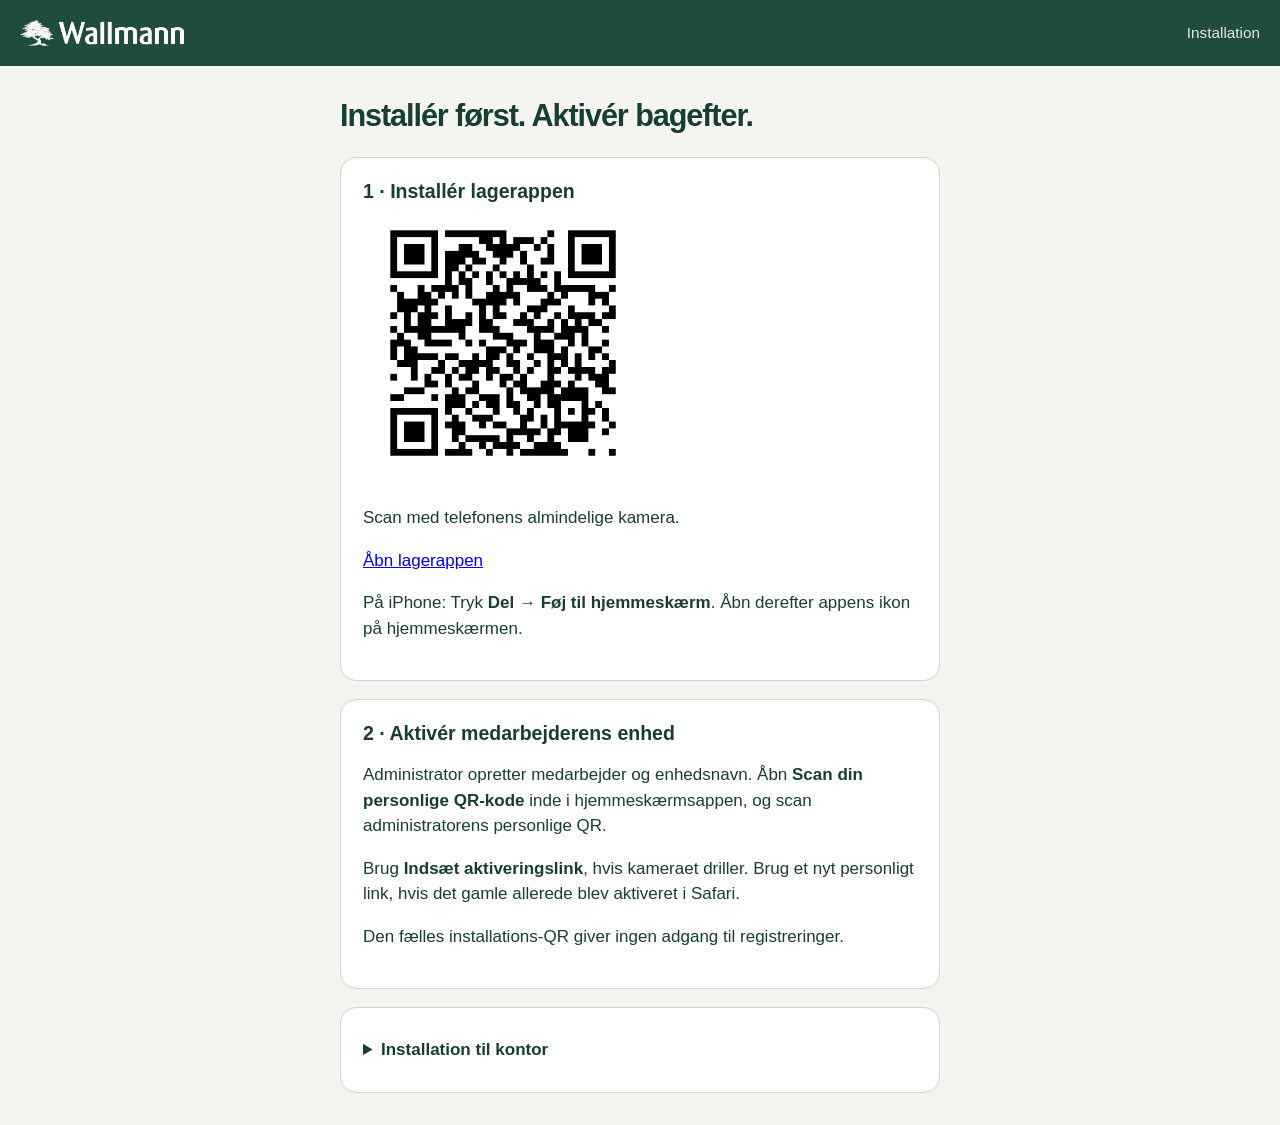
==== install.html @ 1ec60bbc "Improve mobile packing form, add branded icons and in-app QR activation" ====
<!doctype html><html lang="da"><head><meta charset="utf-8"><meta name="viewport" content="width=device-width,initial-scale=1"><title>Installér lagerappen · Wallmann</title><link rel="stylesheet" href="style.css"></head><body><header><img src="wallmann-logo.png" alt="Wallmann"><span>Installation</span></header><main><h1>Installér først. Aktivér bagefter.</h1><section class="card"><h2>1 · Installér lagerappen</h2><img src="master-qr.gif" width="280" height="280" style="max-width:100%;height:auto" alt="Fælles installations-QR til lagerappen"><p>Scan med telefonens almindelige kamera.</p><p><a href="./">Åbn lagerappen</a></p><p>På iPhone: Tryk <strong>Del → Føj til hjemmeskærm</strong>. Åbn derefter appens ikon på hjemmeskærmen.</p></section><section class="card"><h2>2 · Aktivér medarbejderens enhed</h2><p>Administrator opretter medarbejder og enhedsnavn. Åbn <strong>Scan din personlige QR-kode</strong> inde i hjemmeskærmsappen, og scan administratorens personlige QR.</p><p>Brug <strong>Indsæt aktiveringslink</strong>, hvis kameraet driller. Brug et nyt personligt link, hvis det gamle allerede blev aktiveret i Safari.</p><p>Den fælles installations-QR giver ingen adgang til registreringer.</p></section><details class="card"><summary>Installation til kontor</summary><img src="office-qr.gif" width="280" height="280" style="max-width:100%;height:auto" alt="Fælles installations-QR til kontorappen"><p><a href="office.html">Åbn kontorappen</a>. På PC kan det personlige link åbnes direkte og aktiveres med knappen.</p></details></main></body></html>
---- style.css ----
:root{font-family:Arial,Helvetica,sans-serif;color:#173e33;background:#f4f5f0;font-size:17px;--green:#204c3b;--line:#cdd8cc}*{box-sizing:border-box}body{margin:0;padding-bottom:env(safe-area-inset-bottom)}header{display:flex;align-items:center;justify-content:space-between;padding:22px max(20px,calc((100vw - 1440px)/2));border-bottom:1px solid var(--line);background:white}header img{width:190px;max-width:55vw}header span{color:#68796f}main{max-width:640px;margin:32px auto;padding:0 20px}body[data-role=office] main{max-width:1480px}h1{font-size:1.8rem;letter-spacing:-.035em;margin:0 0 24px}h2{font-size:1.15rem;margin:0}p{line-height:1.5}button,input,select{font:inherit}button,.secondary{min-height:48px;border:1px solid var(--line);border-radius:12px;padding:12px 18px;background:white;color:var(--green);font-weight:600;cursor:pointer;text-align:center}button:disabled{opacity:.55;cursor:wait}.primary{background:var(--green);color:white;border-color:var(--green)}input,select{width:100%;min-height:50px;border:1px solid #b9cabc;border-radius:10px;padding:12px;background:white;color:#173e33;margin-top:7px}input:focus,button:focus-visible,select:focus{outline:3px solid #8ba474;outline-offset:2px}label{display:block;font-weight:600;margin-bottom:20px}.muted,small{color:#65766c;font-weight:400}.card{background:white;border:1px solid var(--line);border-radius:16px;padding:22px;margin-bottom:18px}.row{display:flex;align-items:center;gap:12px;justify-content:space-between}.row>*{min-width:0}.fields{display:grid;grid-template-columns:repeat(3,1fr);gap:12px;margin-top:20px}.fields label{font-size:.9rem;margin-bottom:8px}.fields .weight{grid-column:1/-1}.weight input{max-width:180px}.full{width:100%;margin-top:12px}.danger{color:#9c352b;background:transparent;border-color:transparent}.notice{background:#eaf0e3;padding:14px 18px;border-radius:12px;margin:14px 0;line-height:1.5}.error{background:#fff0ec;color:#943b2d}.totals{margin:16px 0;color:#526b5f}.photos{display:grid;grid-template-columns:repeat(auto-fill,minmax(100px,1fr));gap:12px;margin:16px 0}.photos img{width:100%;height:110px;object-fit:cover;border-radius:10px}.photos button{padding:0;overflow:hidden}.photos figure{margin:0}.photos figure button{width:100%;font-size:.85rem;padding:6px}.photo-placeholder{height:110px;display:grid;place-items:center;background:#eef1eb;border-radius:10px;font-size:.8rem}.order{margin-bottom:20px}.order .meta{font-size:.9rem;color:#64766c}.order h2{font-size:1.25rem}.parcel-line{padding:12px 0;border-bottom:1px solid #edf0e9}.actions{display:flex;gap:10px;flex-wrap:wrap;margin-top:16px}.search{display:flex;gap:12px;margin-bottom:24px}.search input{margin:0;flex:1}.search button{flex:none}.pill{font-size:.85rem;padding:6px 10px;border-radius:20px;background:#edf2e7}.queue-item{border-top:1px solid var(--line);padding:14px 20px;max-width:1440px;margin:auto}.queue-item button{min-height:36px;padding:6px 10px;font-size:.85rem}#queue{background:#e9eee4}dialog{border:0;border-radius:18px;padding:24px;max-width:720px;width:calc(100% - 24px);max-height:94dvh;color:#173e33}dialog::backdrop{background:#102b24b3}#camera{background:#112f25;color:white;padding:18px}#camera video{display:block;width:100%;max-height:47dvh;border-radius:12px;object-fit:contain;background:#112f25;margin:16px 0}#camera video:not([src]){min-height:0}#cameraHelp:empty{display:none}.camera-head,.viewer-head{display:flex;align-items:center;justify-content:space-between;gap:12px}.camera-actions{display:flex;flex-wrap:wrap;align-items:center;justify-content:center;gap:12px;position:sticky;bottom:-18px;background:#112f25;padding:12px 0}.camera-actions label{margin:0}.camera-actions .primary{background:#fff;color:#173e33;width:100%}.shutter{border-radius:50%;width:85px;height:85px;background:#fff;color:#173e33;border:5px solid #b0c6b8;padding:8px}.fallback{font-size:.85rem;font-weight:400;text-decoration:underline;cursor:pointer;width:100%;text-align:center;color:#d8e4d8;padding:8px}#viewer{background:#f4f5f0}#fullPhoto{display:block;width:100%;height:68dvh;object-fit:contain;margin:16px 0}#viewer .row button{flex:1}details{margin-top:14px}summary{cursor:pointer;font-weight:600;padding:10px 0}[hidden]{display:none!important}.empty{padding:35px;text-align:center}.activation{margin-top:12vh}.caption{font-size:.85rem;color:#65766c}footer{padding:24px;font-size:.8rem;text-align:center;color:#65766c}@media(min-width:900px){.office-grid{display:grid;grid-template-columns:1fr 1fr;gap:22px;align-items:start}.order{margin:0}.order .photos{grid-template-columns:repeat(4,1fr)}}@media(max-width:420px){header{padding:18px}header img{width:165px}main{margin-top:24px;padding:0 14px}.card{padding:16px}.fields{gap:8px}button{padding:12px}.row h2{font-size:1rem}}@media(prefers-reduced-motion:no-preference){button{transition:background .15s}}
.update-banner{position:sticky;bottom:0;z-index:20;background:#fff;border-top:1px solid var(--line);padding:12px 20px calc(12px + env(safe-area-inset-bottom));text-align:center;box-shadow:0 -3px 18px #173e3310}.update-banner button{max-width:640px;width:100%}.update-banner p{margin:8px auto 0;max-width:640px;font-size:.9rem}.update-banner p:empty{display:none}

.activation details{margin-top:22px}.activation summary{cursor:pointer;padding:12px 0}.activation textarea{width:100%;box-sizing:border-box;font:inherit;padding:12px;border:1px solid #bdcdbf;border-radius:10px;margin:10px 0;overflow-wrap:anywhere}#qrScanner{max-width:560px}#qrScanner video{display:block;width:100%;max-height:60vh;object-fit:contain;background:#122d25;border-radius:14px}#qrScanner h2{margin:0}#activationMessage{overflow-wrap:anywhere}

/* Consistent, spacious packing form on phones and desktops. */
header{background:#204c3b;border-bottom:0;padding-top:20px;padding-bottom:20px}header span{color:#e1eae4;font-size:.9rem}header img{width:164px}
body[data-role=warehouse] main{max-width:680px}#packing{margin-top:28px}#packing>label{margin-bottom:26px}#packing>.muted{font-size:.88rem;margin:0 0 22px}.parcel-card{padding:22px;margin-bottom:22px;border-color:#dfe6df;box-shadow:0 3px 12px #173e3305}.parcel-card>.row{padding-bottom:16px;border-bottom:1px solid #edf0eb}.parcel-card .row button{min-height:40px;font-size:.8rem;padding:8px 12px}.fields{grid-template-columns:repeat(2,minmax(0,1fr));gap:22px 16px;margin-top:22px}.fields label{min-width:0;font-size:.88rem;margin:0}.fields .weight{grid-column:auto}.weight input{max-width:none}.fields input{display:block;margin-top:10px;padding:14px;min-height:54px;font-weight:500}.fields input::placeholder{font-size:.85rem;color:#8b968f;font-weight:400}.field-navigation{display:flex;justify-content:flex-end;margin-top:16px}.field-navigation button{font-size:.85rem;min-height:42px;padding:9px 14px;border-color:transparent;background:#f1f5ef}.totals:empty{display:none}.activation{margin-top:8vh}#packing>.full{min-height:54px}#packing>.danger{margin-top:18px}#message:empty{display:none}@media(max-width:420px){main{padding:0 18px}.parcel-card{padding:18px}.fields{gap:20px 14px}h1{font-size:1.65rem}}
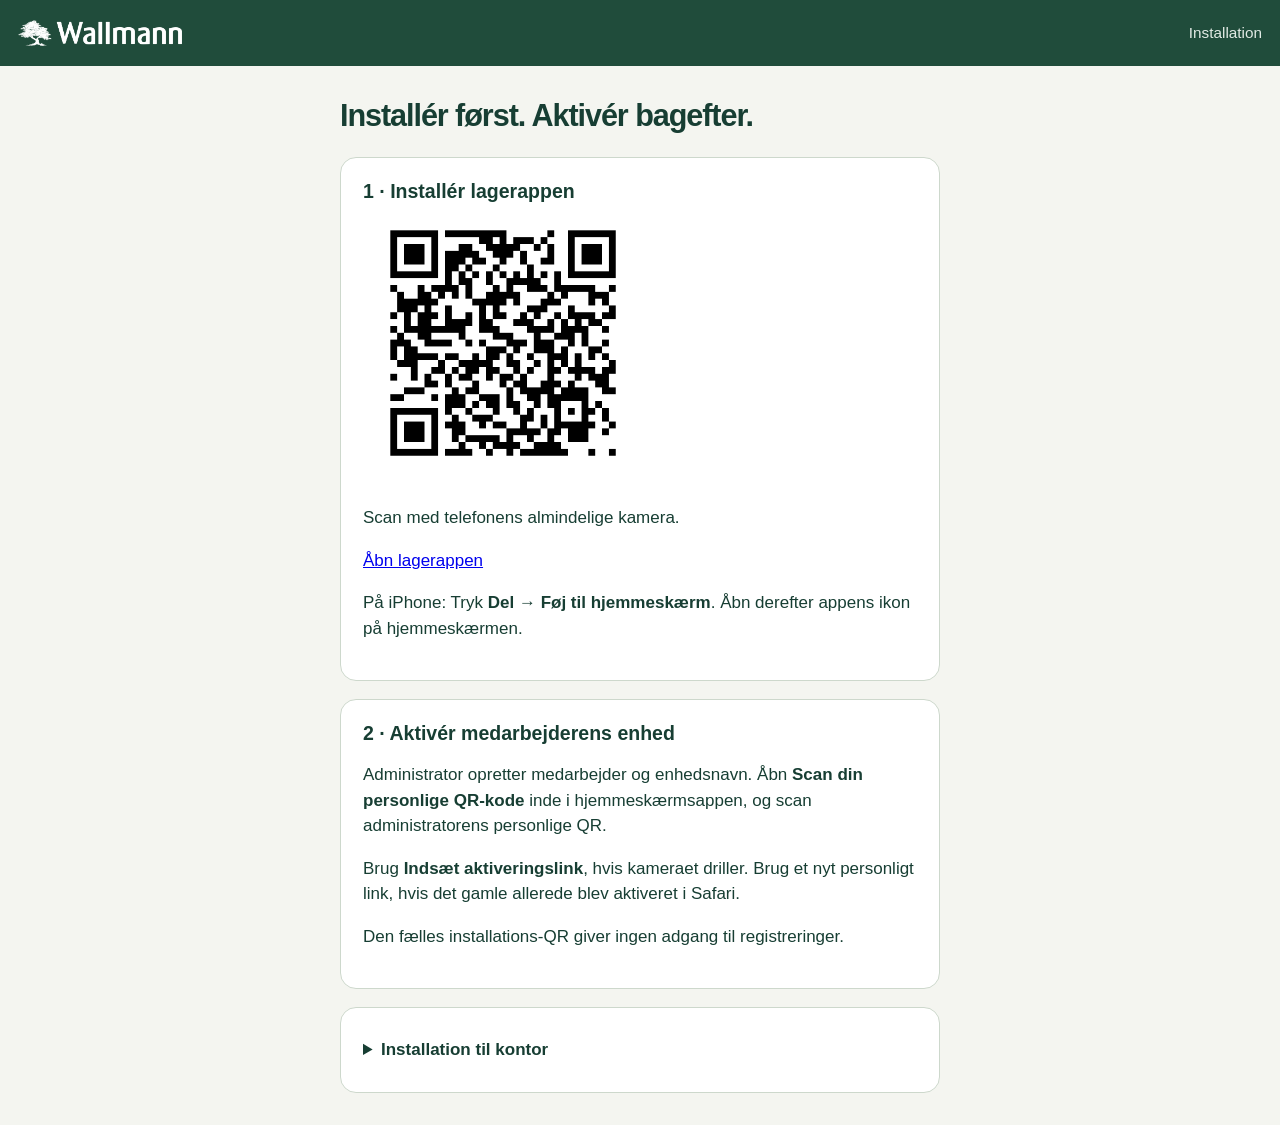
==== commit 7ef98d7b: "1.0.41 Content-Security-Policy på lager-, kontor- og installationssiden Streng CSP som meta-tag: scr" ====
--- a/install.html
+++ b/install.html
@@ -1 +1 @@
-<!doctype html><html lang="da"><head><meta charset="utf-8"><meta name="viewport" content="width=device-width,initial-scale=1"><title>Installér lagerappen · Wallmann</title><link rel="stylesheet" href="style.css"></head><body><header><img src="wallmann-logo.png" alt="Wallmann"><span>Installation</span></header><main><h1>Installér først. Aktivér bagefter.</h1><section class="card"><h2>1 · Installér lagerappen</h2><img src="master-qr.gif" width="280" height="280" style="max-width:100%;height:auto" alt="Fælles installations-QR til lagerappen"><p>Scan med telefonens almindelige kamera.</p><p><a href="./">Åbn lagerappen</a></p><p>På iPhone: Tryk <strong>Del → Føj til hjemmeskærm</strong>. Åbn derefter appens ikon på hjemmeskærmen.</p></section><section class="card"><h2>2 · Aktivér medarbejderens enhed</h2><p>Administrator opretter medarbejder og enhedsnavn. Åbn <strong>Scan din personlige QR-kode</strong> inde i hjemmeskærmsappen, og scan administratorens personlige QR.</p><p>Brug <strong>Indsæt aktiveringslink</strong>, hvis kameraet driller. Brug et nyt personligt link, hvis det gamle allerede blev aktiveret i Safari.</p><p>Den fælles installations-QR giver ingen adgang til registreringer.</p></section><details class="card"><summary>Installation til kontor</summary><img src="office-qr.gif" width="280" height="280" style="max-width:100%;height:auto" alt="Fælles installations-QR til kontorappen"><p><a href="office.html">Åbn kontorappen</a>. På PC kan det personlige link åbnes direkte og aktiveres med knappen.</p></details></main></body></html>
+<!doctype html><html lang="da"><head><meta charset="utf-8"><meta http-equiv="Content-Security-Policy" content="default-src 'none'; script-src https://kaysaaar.github.io/lagerregistreringer/; worker-src https://kaysaaar.github.io/lagerregistreringer/; style-src 'self' 'unsafe-inline'; img-src 'self' data: blob:; font-src 'self' data:; connect-src 'self' https://script.google.com https://script.googleusercontent.com; media-src 'self' blob:; manifest-src 'self'; object-src 'none'; base-uri 'none'; form-action 'self'"><meta name="viewport" content="width=device-width,initial-scale=1"><title>Installér lagerappen · Wallmann</title><link rel="stylesheet" href="style.css"></head><body><header><img src="wallmann-logo.png" alt="Wallmann"><span>Installation</span></header><main><h1>Installér først. Aktivér bagefter.</h1><section class="card"><h2>1 · Installér lagerappen</h2><img src="master-qr.gif" width="280" height="280" style="max-width:100%;height:auto" alt="Fælles installations-QR til lagerappen"><p>Scan med telefonens almindelige kamera.</p><p><a href="./">Åbn lagerappen</a></p><p>På iPhone: Tryk <strong>Del → Føj til hjemmeskærm</strong>. Åbn derefter appens ikon på hjemmeskærmen.</p></section><section class="card"><h2>2 · Aktivér medarbejderens enhed</h2><p>Administrator opretter medarbejder og enhedsnavn. Åbn <strong>Scan din personlige QR-kode</strong> inde i hjemmeskærmsappen, og scan administratorens personlige QR.</p><p>Brug <strong>Indsæt aktiveringslink</strong>, hvis kameraet driller. Brug et nyt personligt link, hvis det gamle allerede blev aktiveret i Safari.</p><p>Den fælles installations-QR giver ingen adgang til registreringer.</p></section><details class="card"><summary>Installation til kontor</summary><img src="office-qr.gif" width="280" height="280" style="max-width:100%;height:auto" alt="Fælles installations-QR til kontorappen"><p><a href="office.html">Åbn kontorappen</a>. På PC kan det personlige link åbnes direkte og aktiveres med knappen.</p></details></main></body></html>
--- a/style.css
+++ b/style.css
@@ -5,4 +5,122 @@
 
 /* Consistent, spacious packing form on phones and desktops. */
 header{background:#204c3b;border-bottom:0;padding-top:20px;padding-bottom:20px}header span{color:#e1eae4;font-size:.9rem}header img{width:164px}
-body[data-role=warehouse] main{max-width:680px}#packing{margin-top:28px}#packing>label{margin-bottom:26px}#packing>.muted{font-size:.88rem;margin:0 0 22px}.parcel-card{padding:22px;margin-bottom:22px;border-color:#dfe6df;box-shadow:0 3px 12px #173e3305}.parcel-card>.row{padding-bottom:16px;border-bottom:1px solid #edf0eb}.parcel-card .row button{min-height:40px;font-size:.8rem;padding:8px 12px}.fields{grid-template-columns:repeat(2,minmax(0,1fr));gap:22px 16px;margin-top:22px}.fields label{min-width:0;font-size:.88rem;margin:0}.fields .weight{grid-column:auto}.weight input{max-width:none}.fields input{display:block;margin-top:10px;padding:14px;min-height:54px;font-weight:500}.fields input::placeholder{font-size:.85rem;color:#8b968f;font-weight:400}.field-navigation{display:flex;justify-content:flex-end;margin-top:16px}.field-navigation button{font-size:.85rem;min-height:42px;padding:9px 14px;border-color:transparent;background:#f1f5ef}.totals:empty{display:none}.activation{margin-top:8vh}#packing>.full{min-height:54px}#packing>.danger{margin-top:18px}#message:empty{display:none}@media(max-width:420px){main{padding:0 18px}.parcel-card{padding:18px}.fields{gap:20px 14px}h1{font-size:1.65rem}}
+body[data-role=warehouse] main{max-width:680px}#packing{margin-top:28px}#packing>label{margin-bottom:26px}#packing>.muted{font-size:.88rem;margin:0 0 22px}.parcel-card{padding:22px;margin-bottom:22px;border-color:#dfe6df;box-shadow:0 3px 12px #173e3305}.parcel-card>.row{padding-bottom:16px;border-bottom:1px solid #edf0eb}.parcel-card .row button{min-height:40px;font-size:.8rem;padding:8px 12px}.fields{grid-template-columns:repeat(2,minmax(0,1fr));gap:22px 16px;margin-top:22px}.fields label{min-width:0;font-size:.88rem;margin:0}.fields .weight{grid-column:auto}.weight input{max-width:none}.fields input{display:block;margin-top:10px;padding:14px;min-height:54px;font-weight:500}.fields input::placeholder{font-size:.85rem;color:#8b968f;font-weight:400}.totals:empty{display:none}.activation{margin-top:8vh}#packing>.full{min-height:54px}#packing>.danger{margin-top:18px}#message:empty{display:none}@media(max-width:420px){main{padding:0 18px}.parcel-card{padding:18px}.fields{gap:20px 14px}h1{font-size:1.65rem}}
+
+/* Keep iOS input text at 16px or above without disabling user zoom. */
+input,select,textarea,.fields input{font-size:17px}#packing{margin-top:0}
+#camera{padding:16px;max-width:620px}#camera video{max-height:48dvh;margin:14px 0;min-height:180px}#cameraHelp{font-size:.85rem;color:#d8e4d8;margin:8px 0}#camera .camera-head button{background:transparent;border-color:#6c8879;color:white;min-height:44px;padding:8px 12px}#photoCount{font-size:.85rem;color:#d8e4d8;white-space:nowrap}#previews{display:flex;gap:12px;overflow-x:auto;padding:8px 2px;margin:8px 0}#previews:empty{display:none}#previews figure{position:relative;flex:0 0 82px}#previews img{display:block;height:82px;width:82px;object-fit:cover;border-radius:10px}#previews .remove-photo{position:absolute;right:-2px;top:-6px;width:32px;height:32px;min-height:32px;padding:0;border-radius:50%;background:#fff;color:#173e33;border:1px solid #ccd8cd;font-size:24px;line-height:1;box-shadow:0 2px 5px #0003}#camera .camera-actions{bottom:-16px;padding:12px 0 4px;gap:10px}#camera .fallback{font-size:.8rem;min-height:44px;display:grid;place-items:center}#camera #savePhotos{min-height:50px}#camera .shutter{width:76px;height:76px;font-size:.85rem}
+
+.parcel-card .fields{grid-template-columns:repeat(4,minmax(0,1fr));gap:10px}.parcel-card .fields label{font-size:13px;line-height:1.3}.field-unit{display:block;font-size:12px;margin-top:3px}.parcel-card .fields input{padding:12px 5px;text-align:center;font-size:17px;min-width:0}.parcel-card .fields input::placeholder{font-size:17px}@media(max-width:420px){.parcel-card{padding:16px 12px}.parcel-card .fields{gap:7px}}
+
+/* Standalone iPhone status area belongs to the green header. */
+html{background:#204c3b}body{background:#f4f5f0;min-height:100dvh}header{padding-top:calc(20px + env(safe-area-inset-top));padding-left:max(18px,env(safe-area-inset-left));padding-right:max(18px,env(safe-area-inset-right))}
+
+#deviceUser{font-size:.85rem;font-weight:600;max-width:40%;overflow-wrap:anywhere;text-align:right}
+
+/* Office: shared Wallmann layout, with a compact overview before photos load. */
+body[data-role=office] main{max-width:1920px;width:100%;padding:0 36px;margin:28px auto}body[data-role=office] header{padding-left:36px;padding-right:36px}body[data-role=office] header img{width:200px}.logo-home{background:transparent;border:0;padding:0;display:flex;align-items:center;border-radius:4px}.office-tools{display:flex;justify-content:space-between;align-items:center;gap:20px}.office-tools .actions{margin:0}.office-search{background:#e8efdd;border:1px solid #d7e2cb;border-radius:13px;padding:14px 16px;width:560px;max-width:100%;margin:0}.office-search label{margin:0 0 8px;font-size:.95rem}.search-line{display:flex;background:white;border:1px solid #b9cabc;border-radius:10px;padding:5px;gap:8px}.search-line input{margin:0;border:0;min-width:0;min-height:44px;padding:8px 10px}.search-line button{min-height:44px;border-radius:8px;padding:8px 18px}.results-heading{display:flex;justify-content:space-between;align-items:baseline;gap:20px;margin:30px 0 16px}.results-heading h1{font-size:1.55rem;margin:0}.results-heading p{margin:0;font-size:.9rem}.office-grid{display:block}.office-grid>.order{margin-bottom:16px}.order.card{padding:0;overflow:hidden;border-color:#dce3d9;border-radius:16px}.order-fold{margin:0}.order-summary{display:grid;grid-template-columns:minmax(240px,1fr) minmax(300px,1.4fr) minmax(170px,.6fr) 24px;gap:24px;align-items:center;padding:22px 24px;list-style:none;min-height:105px}.order-summary::-webkit-details-marker{display:none}.order-summary:hover{background:#f9fbf6}.order-identity h2{font-size:1.2rem;margin-bottom:10px}.order-identity .muted{font-size:.85rem;line-height:1.5;display:block}.summary-parcels{display:grid;gap:8px;font-size:.9rem;font-weight:400}.summary-parcels>div{display:flex;gap:16px;flex-wrap:wrap}.summary-parcels strong{min-width:60px}.summary-total{display:flex;align-items:flex-start;flex-direction:column;gap:10px;font-size:.85rem;font-weight:400}.order-chevron{font-size:26px;text-align:center;transition:transform .15s}.order-fold[open]>.order-summary .order-chevron{transform:rotate(180deg)}.order-fold[open]>.order-summary{border-bottom:1px solid #dce3d9}.order-body{display:grid;grid-template-columns:300px minmax(0,1fr)}.order-info{padding:28px;background:#f8faf5;border-right:1px solid #dce3d9}.order-info dl{margin:0 0 24px}.order-info dt{font-size:.75rem;text-transform:uppercase;letter-spacing:.04em;color:#687c65;margin:0 0 7px}.order-info dd{margin:0 0 22px;font-weight:600;overflow-wrap:anywhere}.order-info button{font-size:.85rem}.order-images{padding:28px 30px;min-width:0}.order-images h3{margin:0;font-size:1rem}.order-images .row .muted{font-size:.85rem}.image-actions{display:flex;align-items:center;flex-wrap:wrap;gap:10px;margin:16px 0}.image-actions button{min-height:42px;padding:8px 16px;font-size:.85rem;border-radius:8px}.selection-count{font-size:.85rem;color:#65766c}.order .office-photos{display:grid;grid-template-columns:repeat(auto-fill,minmax(220px,280px));gap:24px 20px;margin:18px 0 0}.office-photos figure{position:relative;min-width:0}.office-photos .photo-open{display:block;width:100%;padding:0;background:#edf1e7;border:1px solid #dce3d3;border-radius:10px;overflow:hidden}.office-photos .photo-open img{display:block;width:100%;height:230px;object-fit:contain;border-radius:0}.office-photos figcaption{display:flex;align-items:center;justify-content:space-between;font-size:.8rem;color:#65766c;gap:10px;margin-top:5px}.photo-download{color:#365f3b;min-height:44px;display:flex;align-items:center;text-decoration:none}.photo-download:hover{text-decoration:underline}.office-photos .photo-placeholder{height:230px;font-size:.9rem;text-align:center;padding:20px}.photo-select{position:absolute;top:8px;left:8px;z-index:1;background:white;border-radius:8px;display:flex;align-items:center;padding:8px 10px;gap:8px;margin:0;min-height:44px;box-shadow:0 1px 5px #0002;font-size:.8rem}.photo-select input{width:20px;height:20px;min-height:20px;margin:0;accent-color:#204c3b}.order-history{border-top:1px solid #dce3d9;margin:0;padding:12px 24px}.history .order-summary{grid-template-columns:1fr 1fr 24px}.history .summary-total{display:none}.history .order-body{grid-template-columns:220px minmax(0,1fr)}
+@media(min-width:1700px){body[data-role=office]{font-size:18px}.order-summary{padding:26px 28px}.order-body{grid-template-columns:330px minmax(0,1fr)}}
+@media(max-width:1000px){.order-summary{grid-template-columns:1fr 1fr 24px;gap:16px}.summary-total{grid-column:1/3;flex-direction:row;align-items:center}.order-chevron{grid-column:3;grid-row:1/3}.order-body{grid-template-columns:230px minmax(0,1fr)}.order .office-photos{grid-template-columns:repeat(auto-fill,minmax(180px,1fr))}}
+@media(max-width:640px){body[data-role=office] main{padding:0 16px;margin-top:20px}body[data-role=office] header{padding-left:20px;padding-right:20px}.office-tools{align-items:stretch;flex-direction:column;gap:12px}.office-tools .actions{justify-content:flex-end}.office-search{width:100%}.results-heading{gap:12px;align-items:flex-start}.results-heading h1{font-size:1.25rem}.results-heading p{font-size:.8rem;text-align:right}.order-summary{padding:18px 16px;grid-template-columns:1fr 24px;gap:14px}.order-identity,.summary-parcels,.summary-total{grid-column:1}.order-chevron{grid-column:2;grid-row:1/4}.summary-parcels>div{gap:6px}.summary-total{flex-wrap:wrap}.order-body,.history .order-body{display:block}.order-info{border-right:0;border-bottom:1px solid #dce3d9;padding:20px}.order-info dl{display:grid;grid-template-columns:1fr 1fr;gap:8px 14px}.order-info dt{grid-column:1;margin:0}.order-info dd{grid-column:2;margin:0 0 10px}.order-images{padding:20px 16px}.order .office-photos{grid-template-columns:repeat(2,minmax(0,1fr));gap:16px 12px}.office-photos .photo-open img,.office-photos .photo-placeholder{height:180px}.office-photos figcaption{flex-direction:column;align-items:flex-start;gap:0}.history .order-summary{grid-template-columns:1fr 24px}}
+
+#previews .preview-photo{display:block;padding:0;border:0;background:transparent;min-height:82px;border-radius:10px}#previews .preview-photo img{margin:0}#previewPhotos{margin:0 0 12px;min-height:44px}#existing button:focus-visible{outline:3px solid #8ba474;outline-offset:3px}
+
+#scanDelivery{margin:18px 0 10px;min-height:48px}.delivery-details,.weight-plan{padding:14px 16px;border:1px solid #dce3d9;border-radius:12px;background:white;margin:0 0 20px}.delivery-details summary,.weight-plan summary{font-size:16px;cursor:pointer}.delivery-details label{margin-top:14px}.delivery-address{white-space:pre-line}.delivery-summary{margin:0 0 8px;font-weight:600;overflow-wrap:anywhere}.delivery-scan{width:min(560px,calc(100% - 24px));max-height:92dvh;padding:22px;overflow:auto}.delivery-scan h2{margin:0}.delivery-scan .scan-preview{max-width:100%;max-height:240px;object-fit:contain;margin-bottom:16px}.delivery-scan label{display:block;margin:14px 0}.delivery-scan textarea,.delivery-details textarea{width:100%;font:inherit;font-size:17px;padding:12px;border:1px solid #b9cabc;border-radius:10px}.scan-pair{display:grid;grid-template-columns:1fr 1fr;gap:16px}.scan-capture{display:block;text-align:center;padding:14px;border-radius:12px;cursor:pointer}.delivery-scan input{font-size:17px}.delivery-scan .notice{font-size:14px}#weightPlan .muted{font-size:14px}
+.scan-video{width:100%;max-height:45dvh;object-fit:contain;border-radius:12px;background:#172a22}
+
+/* Compact order and scanning controls, with a quiet manual alternative. */
+body[data-role=warehouse] main{margin-top:22px}
+#packing>label{margin-bottom:18px}
+#packing>label:first-child{margin-bottom:0}
+#packing>#scanDelivery{margin:12px 0 0;min-height:48px}
+#deliveryInfo{margin:0 0 16px}
+#manualDelivery{display:block;width:auto;min-height:44px;margin:0;padding:8px 2px;background:transparent;border:0;border-radius:4px;font-size:13px;font-weight:400;color:#526b5f;text-align:left;text-decoration:underline;text-underline-offset:3px}
+#deliveryInfo .delivery-details{margin:10px 0 0}
+#packing>.muted{margin:0 0 18px}
+
+.update-controls{text-align:center;padding:0 18px 20px}.update-check{background:transparent;border:0;font-size:13px;font-weight:400;text-decoration:underline;min-height:44px}.update-check-status{font-size:13px;margin:0 auto;max-width:640px}.update-check-status:empty{display:none}
+
+.delivery-overview{display:flex;flex-direction:column;gap:4px;margin-top:12px;padding:12px 14px;background:#eaf0e3;border-radius:10px;overflow-wrap:anywhere}.delivery-overview strong{font-size:15px}.delivery-overview span{font-size:14px;color:#526b5f}#deliveryInfo .delivery-overview+.delivery-details{margin-top:6px;padding:4px 14px;background:transparent;border:0}.delivery-overview+.delivery-details summary{font-size:13px;font-weight:400}#cameraOrder{font-size:15px;line-height:1.4;color:#e1eae4;margin:12px 0 0;overflow-wrap:anywhere}.measurement-warning{font-size:13px;line-height:1.5;margin:14px 0 0;padding:10px 12px;background:#fff5df;color:#77521a;border-radius:8px}
+
+.carrier-picker{border:0;padding:0;margin:0 0 24px;min-width:0}.carrier-picker legend{font-size:14px;font-weight:600;margin-bottom:8px;color:#526c5f}#carrierButtons{display:flex;flex-wrap:wrap;gap:8px}#carrierButtons button{background:#e8f0e5;border:1px solid #b5cbb8;border-radius:9px;padding:10px 14px;min-height:44px;font-size:15px;font-weight:700;color:#204c3b}#carrierButtons button[aria-pressed=true]{background:#204c3b;color:#fff;border-color:#204c3b;box-shadow:0 0 0 2px #afc59a}.carrier-badge{display:inline-block;background:#e8f0e5;color:#204c3b;font-size:14px;border-radius:6px;padding:5px 8px;vertical-align:middle;margin-right:6px}.packing-day{display:grid;gap:12px}.packing-date{font-size:16px;font-weight:600;color:#617361;margin:14px 0 0}.office-grid{display:grid;grid-template-columns:1fr}[hidden]{display:none!important}
+
+.order-type-filters{display:flex;flex-wrap:wrap;gap:8px;margin:18px 0 24px}.order-type-filters button{background:#e8f0e5;border:1px solid #b5cbb8;min-height:44px;padding:9px 16px;font-size:15px;border-radius:8px;font-weight:600}.order-type-filters button[aria-pressed=true]{background:#204c3b;color:white;border-color:#204c3b}
+
+#scanDelivery,#photosButton{display:flex;align-items:center;justify-content:space-between;text-align:left;gap:16px;padding-left:18px;padding-right:18px}#scanDelivery::after,#photosButton::after{content:'›';font-size:26px;line-height:1;font-weight:400;color:#607b6b}#scanDelivery{margin-top:8px}.carrier-picker legend{font-size:16px;color:#173e33}#packing>label{display:block}
+
+.report-actions{display:flex;align-items:center;flex-wrap:wrap;gap:12px;margin:16px 0}.order.report-selecting{display:grid;grid-template-columns:52px minmax(0,1fr);align-items:start;border-radius:11px}.report-choice{display:flex;align-items:center;justify-content:center;width:52px;height:76px;padding:0;margin:0;cursor:pointer}.report-choice input{appearance:none;-webkit-appearance:none;display:grid;place-content:center;width:22px;height:22px;min-height:22px;padding:0;margin:0;border:2px solid #9aafa0;border-radius:5px;background:white;cursor:pointer;accent-color:#204c3b}.report-choice input:checked{background:#204c3b;border-color:#204c3b}.report-choice input:checked::after{content:'';width:6px;height:11px;border:solid white;border-width:0 2px 2px 0;transform:translateY(-1px) rotate(45deg)}.report-choice input:focus{outline:none}.report-choice input:focus-visible{outline:2px solid #6b9055;outline-offset:3px}.report-choice[hidden]{display:none}.order.report-selected{background:#eef4e9;border-color:#8eac91}.report-selecting .order-summary{grid-template-columns:minmax(180px,1fr) auto 24px;min-height:76px;padding:12px 18px 12px 0;gap:18px}.report-selecting .order-identity h2{margin:0 0 4px;font-size:1.05rem}.report-selecting .delivery-summary{margin:3px 0;font-size:.9rem}.report-selecting .summary-parcels{display:none}.report-selecting .summary-total{grid-column:auto;flex-direction:row;align-items:center;gap:14px}.report-selecting .order-chevron{grid-column:3;grid-row:1}.report-selected .order-summary:hover{background:#e6efdf}.report-selecting .order-body{grid-template-columns:250px minmax(0,1fr)}
+@media(max-width:640px){.order.report-selecting{grid-template-columns:44px minmax(0,1fr)}.report-choice{width:44px}.report-selecting .order-summary{grid-template-columns:minmax(0,1fr) 24px;gap:8px;padding-right:12px}.report-selecting .summary-total{grid-column:1;flex-wrap:wrap;gap:8px}.report-selecting .order-chevron{grid-column:2;grid-row:1/3}.report-selecting .order-body{display:block}}
+#dispatchReport{width:min(1120px,96vw);max-height:94dvh;padding:24px;background:white;color:#183d30}.report-controls{display:flex;justify-content:space-between;gap:16px;margin-bottom:24px}.report-paper table{width:100%;border-collapse:collapse;font-size:15px}.report-paper th,.report-paper td{text-align:left;vertical-align:top;padding:12px 10px;border-bottom:1px solid #bac9bf}.report-paper th{background:#eef3e8}.report-address{white-space:pre-line}.report-paper h1{font-size:26px}.report-paper small{font-size:12px}
+@media print{body:has(#dispatchReport[open])>*:not(#dispatchReport){display:none!important}#dispatchReport[open]{display:block!important;position:static;inset:auto;width:auto;max-width:none;height:auto;max-height:none;overflow:visible;border:0;padding:0;margin:0;box-shadow:none}#dispatchReport::backdrop{display:none}.report-controls{display:none!important}.report-paper{color:#000}.report-paper table{font-size:11pt}.report-paper tr{break-inside:avoid}.report-paper thead{display:table-header-group}.report-paper h1{font-size:20pt}}
+
+.office-tools .report-actions{margin:0;padding-left:12px;border-left:1px solid #cad6cb}.office-tools>.actions{flex-wrap:wrap;justify-content:flex-end}.report-actions #reportCount{font-size:.85rem;color:#526c5f}@media(max-width:640px){.office-tools .report-actions{padding-left:0;border-left:0}}
+
+.report-dragging,.report-dragging *{user-select:none!important;cursor:crosshair!important}
+
+.report-selecting .order-chevron{visibility:hidden}.report-selecting .order-summary{cursor:pointer}
+
+.report-pdf-actions{display:flex;align-items:center;gap:20px}.report-paper table{table-layout:fixed}.report-paper th:nth-child(1){width:13%}.report-paper th:nth-child(2){width:23%}.report-paper th:nth-child(3){width:34%}.report-paper th:nth-child(4){width:7%}.report-paper th:nth-child(5){width:23%}.report-paper td{overflow-wrap:anywhere}#dispatchReport{max-width:1120px}
+
+/* Compact date control; preserve 17px input text to avoid iPhone focus zoom. */
+#deliveryInfo{margin-top:22px}
+#deliveryInfo>label{font-size:14px;margin-bottom:12px;max-width:230px}
+#deliveryDay{display:block;width:100%;min-width:0;max-width:100%;height:46px;min-height:46px;padding:9px 12px;margin-top:6px;-webkit-appearance:none;appearance:none}
+#deliveryDay::-webkit-date-and-time-value{text-align:left;min-height:1.2em}
+/* Keep modal controls below the iOS status/Dynamic Island area. */
+@media(max-width:700px){
+ #camera,#viewer,.delivery-scan{position:fixed;top:calc(env(safe-area-inset-top,0px) + 20px);bottom:auto;margin:0 auto;max-height:calc(100dvh - env(safe-area-inset-top,0px) - env(safe-area-inset-bottom,0px) - 40px);overflow-y:auto;overscroll-behavior:contain}
+ #camera .camera-head{position:sticky;top:-16px;z-index:3;background:#112f25;margin:-16px -16px 0;padding:16px;border-bottom:1px solid #476456}
+ #camera .camera-head button{background:#f4f5f0;color:#173e33;border-color:#f4f5f0}
+}
+.delivery-scan input[type=date]{display:block;box-sizing:border-box;width:100%;min-width:0;max-width:230px;height:46px;min-height:46px;padding:9px 12px;-webkit-appearance:none;appearance:none}
+.delivery-scan input[type=date]::-webkit-date-and-time-value{text-align:left;min-height:1.2em}
+
+/* Portrait label preview; capture uses the same centered crop as object-fit: cover. */
+.label-scan .scan-video:not([hidden]){display:block;width:min(100%,40dvh);height:auto;max-height:60dvh;aspect-ratio:2/3;object-fit:cover;object-position:center;margin:14px auto;border:2px solid #a7bca5;border-radius:12px}
+.label-scan .scan-preview:not([hidden]){display:block;max-width:100%;max-height:45dvh;margin:0 auto 16px;object-fit:contain}
+
+.capture-step{margin-top:16px}.capture-step .caption:empty{display:none}.capture-step #previewPhotos{margin-top:8px}
+
+.order-date-row{display:grid;grid-template-columns:minmax(0,1.15fr) minmax(0,1fr);gap:12px;margin-top:20px}.order-date-row>label,.order-date-row>div,.order-date-row label{min-width:0;margin:0}.order-date-row label{font-size:14px}.order-date-row input,.order-date-row #deliveryDay{box-sizing:border-box;width:100%;min-width:0;max-width:100%;height:48px;min-height:48px;margin-top:6px;padding:10px;font-size:17px}.order-date-row #order::placeholder{font-size:14px}#deliveryInfo{margin-top:16px}
+
+.order-date-row{grid-template-columns:minmax(0,1.05fr) minmax(0,1.2fr) minmax(0,.75fr);gap:8px}.order-date-row label{font-size:13px;white-space:nowrap}.order-date-row input,.order-date-row #deliveryDay,.order-date-row select{box-sizing:border-box;width:100%;min-width:0;max-width:100%;height:48px;min-height:48px;margin-top:6px;padding:9px 8px;font-size:17px}
+.order-date-row>label,.order-date-row>div{position:relative}.order-date-row>:not(:first-child)::before{content:'';position:absolute;left:-5px;top:25px;bottom:8px;width:1px;background:#cdd8d0;pointer-events:none}
+
+.order-date-row input,.order-date-row select{display:block}
+
+/* Shared office appearance with Wallmann order search. Warehouse form is unchanged. */
+body[data-role=office]{--green:#204d3b;background:#f3f5ef}
+body[data-role=office] header{background:#183e32;height:calc(72px + env(safe-area-inset-top));padding:env(safe-area-inset-top) max(2vw,calc((100vw - 2400px)/2)) 0;gap:24px}
+body[data-role=office] header img{display:block;width:clamp(158px,11vw,220px);max-width:55vw}
+body[data-role=office] header .logo-home{min-height:0;height:auto}
+body[data-role=office] main{width:96%;max-width:2400px;padding:24px 0 0;margin:0 auto}
+body[data-role=office] .office-search{font-family:Inter,-apple-system,BlinkMacSystemFont,"Segoe UI",sans-serif;background:#e8efdf;border-color:#d7e1ca;border-radius:12px;padding:14px 16px;width:520px;max-width:100%;flex-shrink:0}
+body[data-role=office] .office-search label{font-size:15px;font-weight:700;margin:0 0 8px}
+body[data-role=office] .search-line{align-items:center;background:white;border:1px solid #c5d2be;border-radius:11px;padding:5px;gap:8px}
+body[data-role=office] .search-line::before{content:'\2315';font-size:22px;color:#6b815e;padding-left:8px}
+body[data-role=office] .search-line input{font-size:21px;line-height:normal;min-height:0;padding:6px 0;border:0;outline:none;background:transparent;color:#173e33}
+body[data-role=office] .search-line input::placeholder{font-size:16px;color:#8c9985;opacity:1}
+body[data-role=office] .search-line:focus-within{outline:2px solid #5d8141;outline-offset:2px}
+body[data-role=office] .search-line button{display:inline-flex;align-items:center;justify-content:center;gap:12px;flex:none;min-height:0;padding:10px 14px;border:0;border-radius:8px;font-size:13px;font-weight:650;white-space:nowrap;background:#204d3b;color:white}
+body[data-role=office] .search-line button::after{content:'\2192'}
+@media(max-width:900px){body[data-role=office] .office-tools{align-items:stretch;flex-direction:column;gap:12px}body[data-role=office] .office-tools>.actions{justify-content:flex-end}}
+@media(max-width:600px){body[data-role=office] .office-search{width:100%;max-width:none}}
+@media(max-width:480px){body[data-role=office] main{width:auto;margin:0 14px}body[data-role=office] header img{width:140px}}
+/* Office changes are announced without replacing the list being read. */
+.office-live-update{display:block;width:100%;margin:12px 0;background:#e8efdf;border-color:#8ca978;text-align:left}.office-live-health{font-size:12px;color:#65766c;margin:8px 0;min-height:18px}.new-order-badge{display:inline-block;font-size:12px;line-height:1.4;padding:3px 7px;border-radius:5px;background:#d9edce;color:#204d3b;vertical-align:middle}.booking-controls{display:flex;align-items:center;gap:10px;flex-wrap:wrap;border-top:1px solid #e2e8de;padding:10px 24px;background:#fafbf8;min-height:58px}.booking-label{font-size:14px;color:#68776d;margin-right:auto}.booking-label.booked{color:#245b35;font-weight:700}.booking-label.claimed{color:#79550f;font-weight:700}.booking-controls button{font-size:13px;min-height:36px;padding:6px 12px;border-radius:8px}.report-selecting .booking-controls{display:none}.office-loading{position:fixed;inset:0;z-index:1000;background:#173e3326;display:grid;place-items:center;cursor:progress}.office-loading>div{background:#fff;color:#173e33;border:1px solid #d7e1ca;border-radius:14px;box-shadow:0 8px 35px #102a2426;padding:22px 30px;display:flex;align-items:center;gap:14px}.loading-spinner{display:block;width:22px;height:22px;border:3px solid #d7e1ca;border-top-color:#204d3b;border-radius:50%;animation:office-spin .8s linear infinite}@keyframes office-spin{to{transform:rotate(360deg)}}@media(prefers-reduced-motion:reduce){.loading-spinner{animation:none}}
+
+.office-live-update{position:fixed;bottom:24px;right:24px;width:auto;max-width:calc(100vw - 48px);z-index:900;box-shadow:0 4px 20px #173e3326}
+.merge-dialog fieldset{border:1px solid var(--line);border-radius:12px;display:grid;grid-template-columns:repeat(4,minmax(0,1fr));gap:10px;margin:12px 0}.merge-dialog fieldset label{font-size:13px;margin:0}.merge-confirm{display:flex;gap:12px;align-items:center;margin-top:20px}.merge-confirm input{width:22px;min-height:22px;margin:0;accent-color:var(--green)}.merge-error{color:#943b2d}.merge-orders{font-weight:bold;overflow-wrap:anywhere}
+
+.manual-delivery-link{border:0;background:none;text-decoration:underline;font-size:14px;font-weight:400;padding:8px 0;margin:4px 0 16px;min-height:40px;text-align:left}
+
+/* Keep office actions accessible while inspecting and selecting long lists. */
+body[data-role=office] .office-tools{position:sticky;top:0;z-index:100;background:#f3f5ef;padding:12px 0;border-bottom:1px solid #dce3d9;box-shadow:0 8px 12px -12px #173e3366}
+.order-label-line{display:flex;align-items:center;justify-content:flex-start;gap:5px;min-height:20px}.order-label-line #addOrder{min-height:28px;height:28px;width:28px;min-width:28px;padding:0;margin:-4px 0;border-radius:7px;background:#e8efdf;font-size:20px;line-height:1;font-weight:400}.extra-order{display:flex;align-items:flex-end;gap:8px;margin:10px 0}.extra-order label{margin:0;max-width:160px;min-width:0;font-size:13px}.extra-order input{font-size:17px}.extra-order button{padding:8px 12px;min-height:48px}.extra-order [data-extra-remove]{border:0;background:transparent;font-size:22px}#extraOrders>.caption{margin:14px 0 8px}
+@media(max-width:600px){body[data-role=office] .office-tools{gap:8px}body[data-role=office] .office-tools>.actions{gap:6px;justify-content:flex-start}body[data-role=office] .office-tools button{min-height:40px;padding:8px 10px}body[data-role=office] .office-tools .report-actions{gap:6px}}
+
+.order-summary .booking-controls{border:0;padding:0;margin:2px 0 0;min-height:0;display:flex;flex-direction:column;align-items:flex-start;gap:5px}.booking-toggle.booked{color:#204c3b;background:#e6f1df;border-color:#b8d1b2}.order-summary .booking-controls .booking-toggle{white-space:nowrap;min-height:36px;padding:7px 11px;font-size:13px}
+
+#unbooked[aria-pressed="true"]{background:#204c3c;color:white;border-color:#204c3c}
+
